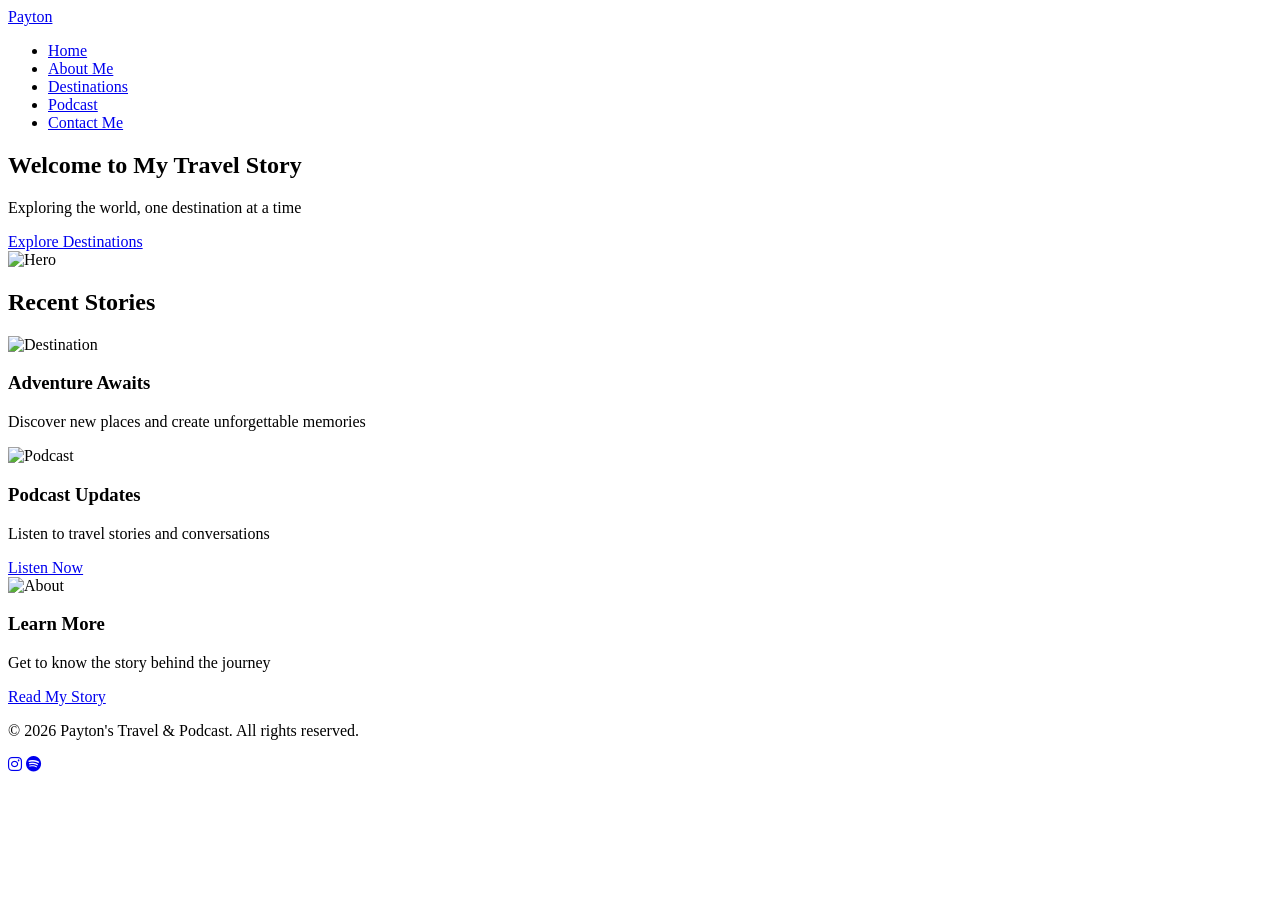
==== index.html @ fbe03b36 "Create home page" ====
<!DOCTYPE html>
<html lang="en">
<head>
    <meta charset="UTF-8">
    <meta name="viewport" content="width=device-width, initial-scale=1.0">
    <title>Payton - Travel & Podcast</title>
    <link rel="stylesheet" href="styles.css">
    <link rel="stylesheet" href="https://cdnjs.cloudflare.com/ajax/libs/font-awesome/6.4.0/css/all.min.css">
</head>
<body>
    <nav class="navbar">
        <div class="nav-container">
            <div class="nav-logo">
                <a href="index.html">Payton</a>
            </div>
            <ul class="nav-menu">
                <li><a href="index.html" class="active">Home</a></li>
                <li><a href="about.html">About Me</a></li>
                <li><a href="destinations.html">Destinations</a></li>
                <li><a href="podcast.html">Podcast</a></li>
                <li><a href="contact.html">Contact Me</a></li>
            </ul>
        </div>
    </nav>

    <section class="hero">
        <div class="hero-content">
            <h1>Welcome to My Travel Story</h1>
            <p>Exploring the world, one destination at a time</p>
            <a href="destinations.html" class="cta-button">Explore Destinations</a>
        </div>
        <div class="hero-image">
            <img src="https://via.placeholder.com/500x500/f0f0f0/999?text=Your+Photo" alt="Hero">
        </div>
    </section>

    <section class="highlights">
        <div class="container">
            <h2>Recent Stories</h2>
            <div class="cards">
                <div class="card">
                    <img src="https://via.placeholder.com/300x200/f0f0f0/999?text=Destination+1" alt="Destination">
                    <h3>Adventure Awaits</h3>
                    <p>Discover new places and create unforgettable memories</p>
                </div>
                <div class="card">
                    <img src="https://via.placeholder.com/300x200/f0f0f0/999?text=Podcast+Show" alt="Podcast">
                    <h3>Podcast Updates</h3>
                    <p>Listen to travel stories and conversations</p>
                    <a href="podcast.html" class="card-link">Listen Now</a>
                </div>
                <div class="card">
                    <img src="https://via.placeholder.com/300x200/f0f0f0/999?text=About+Payton" alt="About">
                    <h3>Learn More</h3>
                    <p>Get to know the story behind the journey</p>
                    <a href="about.html" class="card-link">Read My Story</a>
                </div>
            </div>
        </div>
    </section>

    <footer>
        <div class="footer-content">
            <p>&copy; 2026 Payton's Travel & Podcast. All rights reserved.</p>
            <div class="social-links">
                <a href="https://instagram.com/travelwithpayton" target="_blank" title="Instagram"><i class="fab fa-instagram"></i></a>
                <a href="https://spotify.com" target="_blank" title="Spotify"><i class="fab fa-spotify"></i></a>
            </div>
        </div>
    </footer>
</body>
</html>
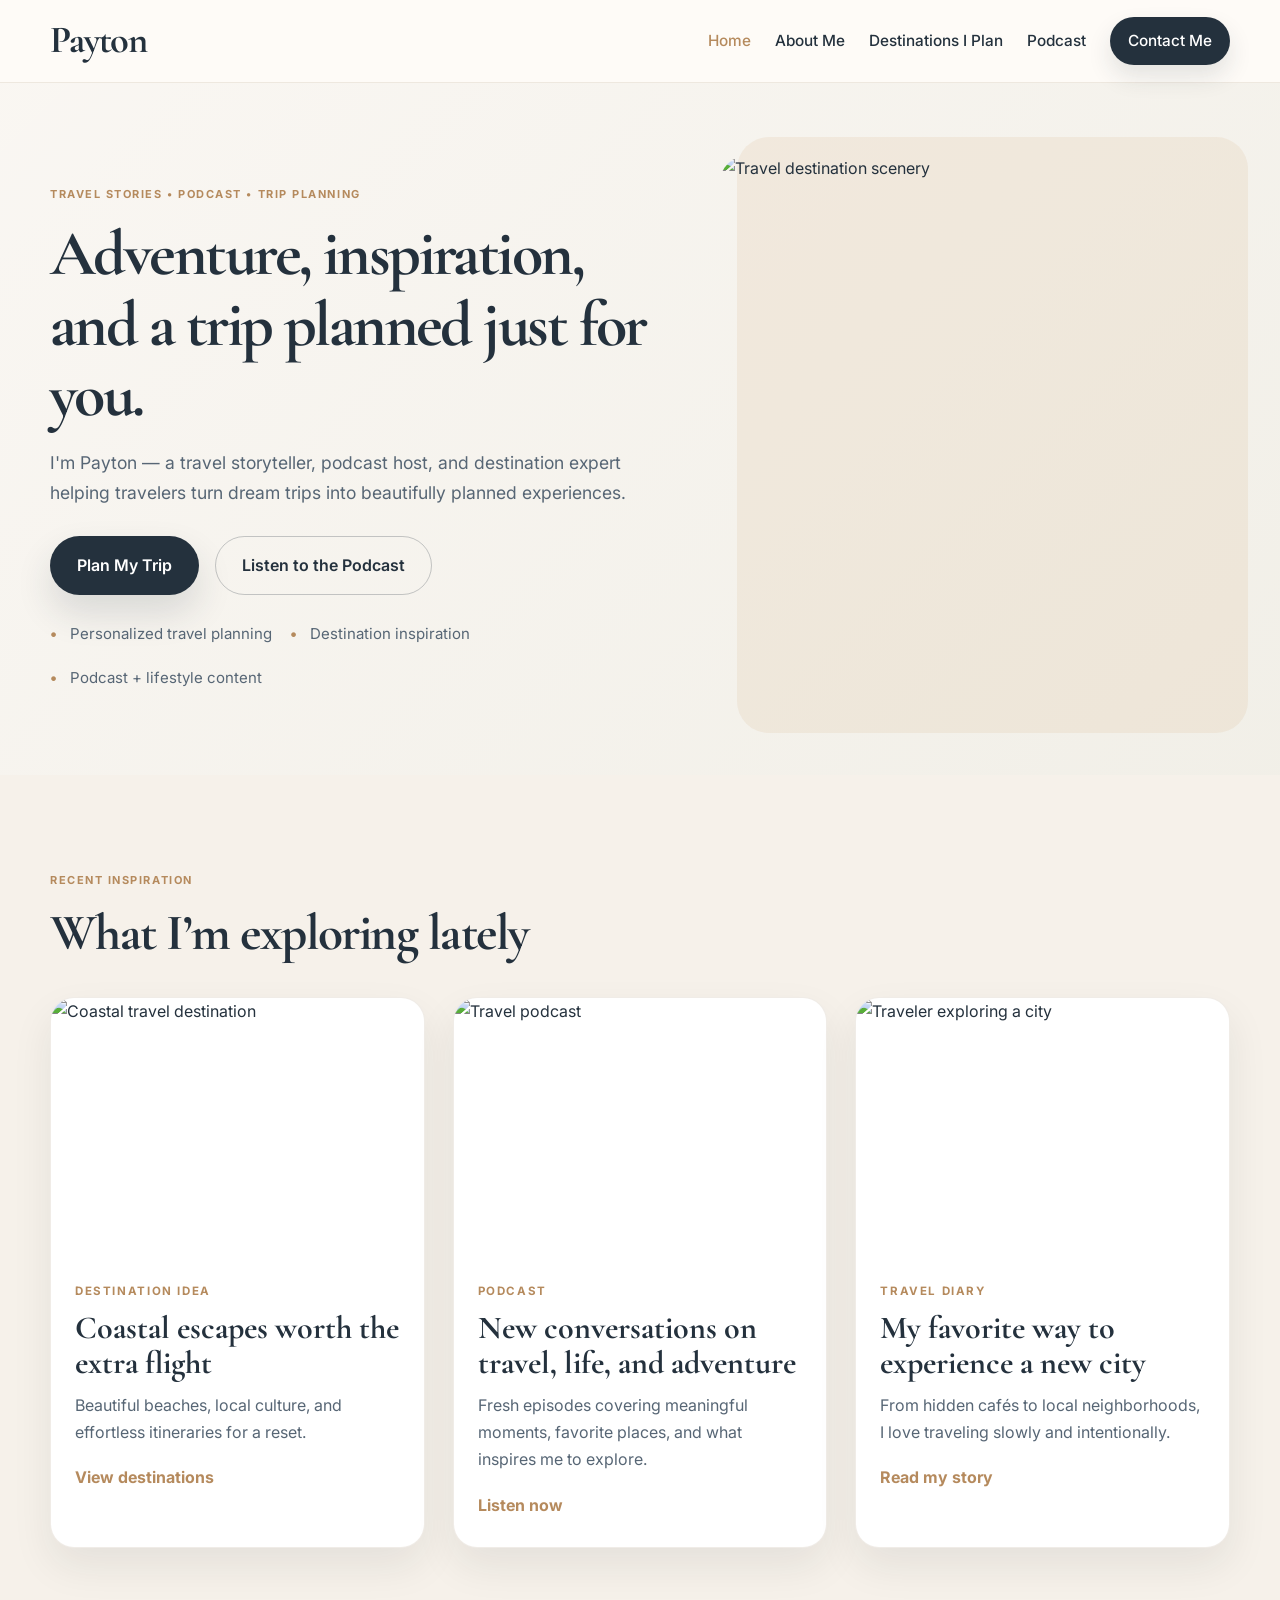
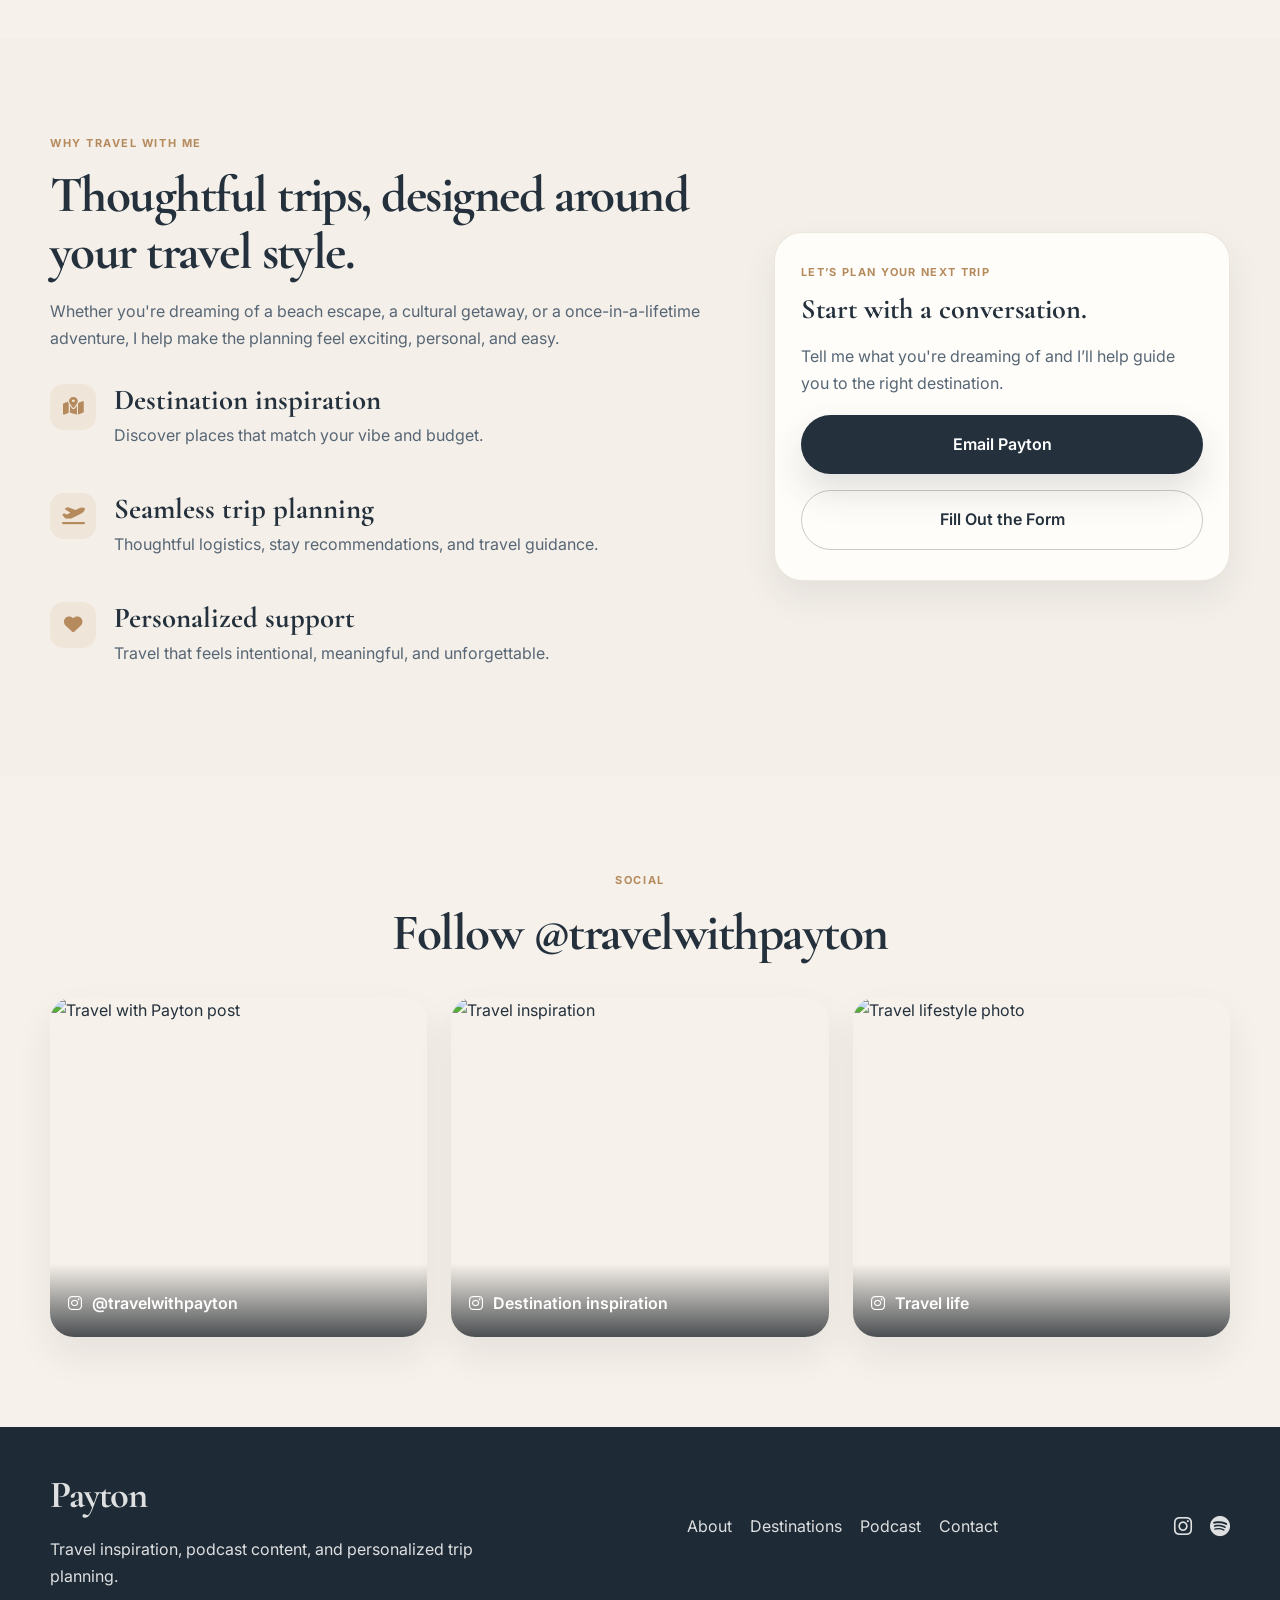
==== commit 17ab0cd3: "Create a polished travel blog / lead-gen multi-page website for Payton and connect the contact, podc" ====
--- a/index.html
+++ b/index.html
@@ -3,70 +3,183 @@
 <head>
     <meta charset="UTF-8">
     <meta name="viewport" content="width=device-width, initial-scale=1.0">
-    <title>Payton - Travel & Podcast</title>
+    <title>Payton | Travel Blog & Concierge Travel</title>
+    <meta name="description" content="Travel stories, destination inspiration, podcast episodes, and trip planning with Payton." />
+    <link rel="preconnect" href="https://fonts.googleapis.com">
+    <link rel="preconnect" href="https://fonts.gstatic.com" crossorigin>
+    <link href="https://fonts.googleapis.com/css2?family=Cormorant+Garamond:wght@500;600;700&family=Inter:wght@400;500;600;700&display=swap" rel="stylesheet">
     <link rel="stylesheet" href="styles.css">
     <link rel="stylesheet" href="https://cdnjs.cloudflare.com/ajax/libs/font-awesome/6.4.0/css/all.min.css">
 </head>
 <body>
-    <nav class="navbar">
-        <div class="nav-container">
-            <div class="nav-logo">
-                <a href="index.html">Payton</a>
+    <header class="site-header">
+        <nav class="navbar container">
+            <a href="index.html" class="brand">Payton</a>
+            <div class="nav-links">
+                <a href="index.html" class="active">Home</a>
+                <a href="about.html">About Me</a>
+                <a href="destinations.html">Destinations I Plan</a>
+                <a href="podcast.html">Podcast</a>
+                <a href="contact.html" class="nav-cta">Contact Me</a>
             </div>
-            <ul class="nav-menu">
-                <li><a href="index.html" class="active">Home</a></li>
-                <li><a href="about.html">About Me</a></li>
-                <li><a href="destinations.html">Destinations</a></li>
-                <li><a href="podcast.html">Podcast</a></li>
-                <li><a href="contact.html">Contact Me</a></li>
-            </ul>
-        </div>
-    </nav>
+        </nav>
+    </header>
 
-    <section class="hero">
-        <div class="hero-content">
-            <h1>Welcome to My Travel Story</h1>
-            <p>Exploring the world, one destination at a time</p>
-            <a href="destinations.html" class="cta-button">Explore Destinations</a>
-        </div>
-        <div class="hero-image">
-            <img src="https://via.placeholder.com/500x500/f0f0f0/999?text=Your+Photo" alt="Hero">
-        </div>
-    </section>
-
-    <section class="highlights">
-        <div class="container">
-            <h2>Recent Stories</h2>
-            <div class="cards">
-                <div class="card">
-                    <img src="https://via.placeholder.com/300x200/f0f0f0/999?text=Destination+1" alt="Destination">
-                    <h3>Adventure Awaits</h3>
-                    <p>Discover new places and create unforgettable memories</p>
+    <main>
+        <section class="hero">
+            <div class="container hero-grid">
+                <div class="hero-copy">
+                    <span class="eyebrow">Travel stories • podcast • trip planning</span>
+                    <h1>Adventure, inspiration, and a trip planned just for you.</h1>
+                    <p>I'm Payton — a travel storyteller, podcast host, and destination expert helping travelers turn dream trips into beautifully planned experiences.</p>
+                    <div class="hero-actions">
+                        <a href="contact.html" class="button primary">Plan My Trip</a>
+                        <a href="podcast.html" class="button secondary">Listen to the Podcast</a>
+                    </div>
+                    <ul class="trust-list">
+                        <li>Personalized travel planning</li>
+                        <li>Destination inspiration</li>
+                        <li>Podcast + lifestyle content</li>
+                    </ul>
                 </div>
-                <div class="card">
-                    <img src="https://via.placeholder.com/300x200/f0f0f0/999?text=Podcast+Show" alt="Podcast">
-                    <h3>Podcast Updates</h3>
-                    <p>Listen to travel stories and conversations</p>
-                    <a href="podcast.html" class="card-link">Listen Now</a>
-                </div>
-                <div class="card">
-                    <img src="https://via.placeholder.com/300x200/f0f0f0/999?text=About+Payton" alt="About">
-                    <h3>Learn More</h3>
-                    <p>Get to know the story behind the journey</p>
-                    <a href="about.html" class="card-link">Read My Story</a>
+                <div class="hero-media">
+                    <div class="hero-image-card">
+                        <img src="https://images.unsplash.com/photo-1507525428034-b723cf961d3e?auto=format&fit=crop&w=900&q=80" alt="Travel destination scenery">
+                    </div>
                 </div>
             </div>
-        </div>
-    </section>
+        </section>
 
-    <footer>
-        <div class="footer-content">
-            <p>&copy; 2026 Payton's Travel & Podcast. All rights reserved.</p>
-            <div class="social-links">
-                <a href="https://instagram.com/travelwithpayton" target="_blank" title="Instagram"><i class="fab fa-instagram"></i></a>
-                <a href="https://spotify.com" target="_blank" title="Spotify"><i class="fab fa-spotify"></i></a>
+        <section class="featured-posts section">
+            <div class="container">
+                <div class="section-heading">
+                    <span class="eyebrow">Recent inspiration</span>
+                    <h2>What I’m exploring lately</h2>
+                </div>
+                <div class="card-grid three-up">
+                    <article class="feature-card">
+                        <img src="https://images.unsplash.com/photo-1493246507139-91e8fad9978e?auto=format&fit=crop&w=900&q=80" alt="Coastal travel destination">
+                        <div class="card-content">
+                            <p class="meta">Destination idea</p>
+                            <h3>Coastal escapes worth the extra flight</h3>
+                            <p>Beautiful beaches, local culture, and effortless itineraries for a reset.</p>
+                            <a href="destinations.html">View destinations</a>
+                        </div>
+                    </article>
+
+                    <article class="feature-card">
+                        <img src="https://images.unsplash.com/photo-1527631746610-bca00a040d60?auto=format&fit=crop&w=900&q=80" alt="Travel podcast">
+                        <div class="card-content">
+                            <p class="meta">Podcast</p>
+                            <h3>New conversations on travel, life, and adventure</h3>
+                            <p>Fresh episodes covering meaningful moments, favorite places, and what inspires me to explore.</p>
+                            <a href="podcast.html">Listen now</a>
+                        </div>
+                    </article>
+
+                    <article class="feature-card">
+                        <img src="https://images.unsplash.com/photo-1521295121783-8a321d551ad2?auto=format&fit=crop&w=900&q=80" alt="Traveler exploring a city">
+                        <div class="card-content">
+                            <p class="meta">Travel diary</p>
+                            <h3>My favorite way to experience a new city</h3>
+                            <p>From hidden cafés to local neighborhoods, I love traveling slowly and intentionally.</p>
+                            <a href="about.html">Read my story</a>
+                        </div>
+                    </article>
+                </div>
+            </div>
+        </section>
+
+        <section class="journey section soft-bg">
+            <div class="container split-layout">
+                <div>
+                    <span class="eyebrow">Why travel with me</span>
+                    <h2>Thoughtful trips, designed around your travel style.</h2>
+                    <p>Whether you're dreaming of a beach escape, a cultural getaway, or a once-in-a-lifetime adventure, I help make the planning feel exciting, personal, and easy.</p>
+                    <div class="bullet-list">
+                        <div>
+                            <i class="fas fa-map-marked-alt"></i>
+                            <div>
+                                <h3>Destination inspiration</h3>
+                                <p>Discover places that match your vibe and budget.</p>
+                            </div>
+                        </div>
+                        <div>
+                            <i class="fas fa-plane-departure"></i>
+                            <div>
+                                <h3>Seamless trip planning</h3>
+                                <p>Thoughtful logistics, stay recommendations, and travel guidance.</p>
+                            </div>
+                        </div>
+                        <div>
+                            <i class="fas fa-heart"></i>
+                            <div>
+                                <h3>Personalized support</h3>
+                                <p>Travel that feels intentional, meaningful, and unforgettable.</p>
+                            </div>
+                        </div>
+                    </div>
+                </div>
+                <div class="cta-panel">
+                    <p class="mini-label">Let’s plan your next trip</p>
+                    <h3>Start with a conversation.</h3>
+                    <p>Tell me what you're dreaming of and I’ll help guide you to the right destination.</p>
+                    <a href="mailto:payton@beourguesttravelcompany.com" class="button primary">Email Payton</a>
+                    <a href="https://app.tern.travel/public/forms/goMi2HeTKcY20lqWr1fBxg/responses/new" target="_blank" class="button secondary">Fill Out the Form</a>
+                </div>
+            </div>
+        </section>
+
+        <section class="instagram section">
+            <div class="container">
+                <div class="section-heading center">
+                    <span class="eyebrow">Social</span>
+                    <h2>Follow @travelwithpayton</h2>
+                </div>
+                <div class="social-grid">
+                    <a href="https://www.instagram.com/travelwithpayton/" target="_blank" class="social-post">
+                        <img src="https://images.unsplash.com/photo-1501785888041-af3ef285b470?auto=format&fit=crop&w=900&q=80" alt="Travel with Payton post">
+                        <div class="social-overlay">
+                            <i class="fab fa-instagram"></i>
+                            <span>@travelwithpayton</span>
+                        </div>
+                    </a>
+                    <a href="https://www.instagram.com/travelwithpayton/" target="_blank" class="social-post">
+                        <img src="https://images.unsplash.com/photo-1476514525535-07fb3b4ae5f1?auto=format&fit=crop&w=900&q=80" alt="Travel inspiration">
+                        <div class="social-overlay">
+                            <i class="fab fa-instagram"></i>
+                            <span>Destination inspiration</span>
+                        </div>
+                    </a>
+                    <a href="https://www.instagram.com/travelwithpayton/" target="_blank" class="social-post">
+                        <img src="https://images.unsplash.com/photo-1500530855697-b586d89ba3ee?auto=format&fit=crop&w=900&q=80" alt="Travel lifestyle photo">
+                        <div class="social-overlay">
+                            <i class="fab fa-instagram"></i>
+                            <span>Travel life</span>
+                        </div>
+                    </a>
+                </div>
+            </div>
+        </section>
+    </main>
+
+    <footer class="site-footer">
+        <div class="container footer-inner">
+            <div>
+                <a href="index.html" class="brand">Payton</a>
+                <p>Travel inspiration, podcast content, and personalized trip planning.</p>
+            </div>
+            <div class="footer-links">
+                <a href="about.html">About</a>
+                <a href="destinations.html">Destinations</a>
+                <a href="podcast.html">Podcast</a>
+                <a href="contact.html">Contact</a>
+            </div>
+            <div class="footer-social">
+                <a href="https://www.instagram.com/travelwithpayton/" target="_blank" aria-label="Instagram"><i class="fab fa-instagram"></i></a>
+                <a href="https://open.spotify.com/show/033MryGVSeMz9yE6LJ3EoC" target="_blank" aria-label="Spotify"><i class="fab fa-spotify"></i></a>
             </div>
         </div>
     </footer>
 </body>
-</html>+</html>
--- a/styles.css
+++ b/styles.css
@@ -0,0 +1,661 @@
+:root {
+    --sand: #f6f1ea;
+    --paper: #fffdf9;
+    --card: #ffffff;
+    --text: #24313d;
+    --muted: #576675;
+    --sage: #dfe8df;
+    --sage-dark: #88a28f;
+    --gold: #d6b48f;
+    --gold-deep: #b58a5d;
+    --line: #eadfcf;
+    --shadow: rgba(30, 35, 40, 0.08);
+}
+
+* { box-sizing: border-box; }
+
+html {
+    scroll-behavior: smooth;
+}
+
+body {
+    margin: 0;
+    font-family: 'Inter', sans-serif;
+    background: var(--sand);
+    color: var(--text);
+    line-height: 1.7;
+}
+
+img {
+    max-width: 100%;
+    display: block;
+}
+
+a {
+    text-decoration: none;
+    color: inherit;
+}
+
+button, input, textarea {
+    font: inherit;
+}
+
+.container {
+    width: min(1180px, calc(100% - 32px));
+    margin: 0 auto;
+}
+
+.section {
+    padding: 90px 0;
+}
+
+.soft-bg {
+    background: #f4efe9;
+}
+
+.narrow {
+    max-width: 760px;
+}
+
+.eyebrow {
+    display: inline-block;
+    letter-spacing: 0.14em;
+    text-transform: uppercase;
+    font-size: 11px;
+    font-weight: 700;
+    color: var(--gold-deep);
+    margin-bottom: 15px;
+}
+
+h1, h2, h3 {
+    font-family: 'Cormorant Garamond', serif;
+    color: var(--text);
+    line-height: 1.1;
+    margin: 0 0 18px;
+}
+
+h1 {
+    font-size: clamp(3rem, 5vw, 5rem);
+    letter-spacing: -0.04em;
+}
+
+h2 {
+    font-size: clamp(2.3rem, 4vw, 3.2rem);
+    letter-spacing: -0.03em;
+}
+
+h3 {
+    font-size: clamp(1.7rem, 2.2vw, 2.2rem);
+}
+
+p {
+    margin: 0 0 18px;
+    color: var(--muted);
+}
+
+.site-header {
+    position: sticky;
+    top: 0;
+    z-index: 30;
+    background: rgba(255, 253, 249, 0.85);
+    backdrop-filter: blur(10px);
+    border-bottom: 1px solid rgba(182, 162, 136, 0.22);
+}
+
+.navbar {
+    display: flex;
+    align-items: center;
+    justify-content: space-between;
+    min-height: 82px;
+}
+
+.brand {
+    font-family: 'Cormorant Garamond', serif;
+    font-size: clamp(2rem, 3vw, 2.5rem);
+    font-weight: 700;
+    color: var(--text);
+    letter-spacing: -0.03em;
+}
+
+.nav-links {
+    display: flex;
+    align-items: center;
+    gap: 24px;
+    flex-wrap: wrap;
+}
+
+.nav-links a {
+    color: var(--text);
+    font-size: 0.96rem;
+    font-weight: 500;
+    position: relative;
+}
+
+.nav-links a.active,
+.nav-links a:hover {
+    color: var(--gold-deep);
+}
+
+.nav-cta {
+    padding: 11px 18px;
+    border-radius: 999px;
+    background: var(--text);
+    color: white !important;
+    box-shadow: 0 12px 24px rgba(36, 49, 61, 0.12);
+}
+
+.hero {
+    background: linear-gradient(135deg, rgba(255,255,255,0.4), rgba(223,232,223,0.2));
+    padding: 72px 0 60px;
+}
+
+.hero-grid {
+    display: grid;
+    grid-template-columns: 1.1fr 0.9fr;
+    align-items: center;
+    gap: 44px;
+}
+
+.hero-copy p {
+    font-size: 1.1rem;
+    max-width: 620px;
+}
+
+.hero-actions,
+.mini-cta-row {
+    display: flex;
+    align-items: center;
+    gap: 16px;
+    flex-wrap: wrap;
+    margin-top: 28px;
+}
+
+.button {
+    display: inline-flex;
+    align-items: center;
+    justify-content: center;
+    border-radius: 999px;
+    padding: 15px 26px;
+    font-weight: 600;
+    transition: 0.2s ease;
+    border: 1px solid transparent;
+}
+
+.button:hover {
+    transform: translateY(-2px);
+}
+
+.button.primary {
+    background: var(--text);
+    color: white;
+    box-shadow: 0 18px 36px rgba(36, 49, 61, 0.14);
+}
+
+.button.secondary {
+    background: transparent;
+    color: var(--text);
+    border-color: rgba(36, 49, 61, 0.25);
+}
+
+.button.full {
+    width: 100%;
+}
+
+.trust-list {
+    list-style: none;
+    padding: 0;
+    margin: 26px 0 0;
+    display: flex;
+    flex-wrap: wrap;
+    gap: 18px;
+    color: var(--muted);
+    font-size: 0.94rem;
+}
+
+.trust-list li {
+    position: relative;
+    padding-left: 20px;
+}
+
+.trust-list li::before {
+    content: '•';
+    position: absolute;
+    left: 0;
+    color: var(--gold-deep);
+    font-weight: 700;
+}
+
+.hero-image-card {
+    position: relative;
+}
+
+.hero-image-card::before {
+    content: "";
+    position: absolute;
+    inset: -18px -18px -18px 18px;
+    background: rgba(214, 180, 143, 0.18);
+    border-radius: 32px;
+    z-index: 0;
+}
+
+.hero-image-card img {
+    position: relative;
+    z-index: 1;
+    width: 100%;
+    min-height: 560px;
+    object-fit: cover;
+    border-radius: 30px;
+    box-shadow: var(--shadow);
+}
+
+.section-heading {
+    margin-bottom: 36px;
+}
+
+.section-heading.center {
+    text-align: center;
+}
+
+.card-grid {
+    display: grid;
+    gap: 28px;
+}
+
+.three-up {
+    grid-template-columns: repeat(3, minmax(0, 1fr));
+}
+
+.feature-card,
+.destination-card,
+.info-card,
+.contact-card {
+    background: var(--card);
+    border-radius: 24px;
+    overflow: hidden;
+    box-shadow: 0 18px 40px var(--shadow);
+    border: 1px solid rgba(182, 162, 136, 0.2);
+}
+
+.feature-card img {
+    width: 100%;
+    height: 260px;
+    object-fit: cover;
+}
+
+.card-content {
+    padding: 24px 24px 28px;
+}
+
+.meta {
+    font-size: 0.72rem;
+    letter-spacing: 0.14em;
+    text-transform: uppercase;
+    font-weight: 700;
+    color: var(--gold-deep);
+    margin-bottom: 8px;
+}
+
+.card-content h3 {
+    font-size: 2rem;
+    margin-bottom: 12px;
+}
+
+.card-content a,
+.text-link {
+    color: var(--gold-deep);
+    font-weight: 700;
+}
+
+.split-layout {
+    display: grid;
+    grid-template-columns: 1.2fr 0.8fr;
+    gap: 40px;
+    align-items: center;
+}
+
+.bullet-list {
+    display: grid;
+    gap: 26px;
+    margin-top: 32px;
+}
+
+.bullet-list > div {
+    display: flex;
+    gap: 18px;
+    align-items: flex-start;
+}
+
+.bullet-list i {
+    width: 46px;
+    height: 46px;
+    border-radius: 14px;
+    display: grid;
+    place-items: center;
+    background: rgba(214, 180, 143, 0.18);
+    color: var(--gold-deep);
+    font-size: 1.15rem;
+}
+
+.bullet-list h3 {
+    margin-bottom: 6px;
+    font-size: 1.8rem;
+}
+
+.cta-panel {
+    background: var(--paper);
+    border: 1px solid rgba(182, 162, 136, 0.26);
+    border-radius: 28px;
+    padding: 30px 26px;
+    box-shadow: 0 16px 34px rgba(36, 49, 61, 0.08);
+}
+
+.mini-label {
+    color: var(--gold-deep);
+    text-transform: uppercase;
+    letter-spacing: 0.12em;
+    font-size: 11px;
+    font-weight: 700;
+    margin-bottom: 12px;
+}
+
+.cta-panel .button {
+    display: flex;
+    width: 100%;
+    margin-top: 16px;
+}
+
+.social-grid {
+    display: grid;
+    grid-template-columns: repeat(3, minmax(0, 1fr));
+    gap: 24px;
+}
+
+.social-post,
+.reel-card {
+    position: relative;
+    overflow: hidden;
+    border-radius: 24px;
+    display: block;
+    min-height: 340px;
+    box-shadow: 0 18px 36px rgba(36, 49, 61, 0.08);
+}
+
+.social-post img,
+.reel-card img {
+    width: 100%;
+    height: 100%;
+    object-fit: cover;
+    transition: transform 0.3s ease;
+}
+
+.social-post:hover img,
+.reel-card:hover img {
+    transform: scale(1.04);
+}
+
+.social-overlay {
+    position: absolute;
+    inset: auto 0 0 0;
+    background: linear-gradient(to top, rgba(18, 24, 30, 0.75), transparent);
+    color: white;
+    padding: 26px 18px 20px;
+    font-weight: 600;
+    display: flex;
+    align-items: center;
+    gap: 10px;
+}
+
+.page-hero {
+    padding: 80px 0 40px;
+    background: linear-gradient(180deg, rgba(255,255,255,0.5), rgba(223,232,223,0.18));
+    text-align: center;
+}
+
+.about-layout,
+.contact-layout,
+.podcast-layout {
+    display: grid;
+    grid-template-columns: 0.95fr 1.05fr;
+    gap: 44px;
+    align-items: center;
+}
+
+.about-photo-wrap {
+    position: relative;
+}
+
+.about-photo-wrap::before {
+    content: "";
+    position: absolute;
+    inset: -18px 18px 18px -18px;
+    background: rgba(214, 180, 143, 0.22);
+    border-radius: 32px;
+}
+
+.about-photo {
+    position: relative;
+    width: 100%;
+    min-height: 620px;
+    object-fit: cover;
+    border-radius: 28px;
+    box-shadow: 0 18px 40px rgba(36, 49, 61, 0.1);
+    z-index: 1;
+}
+
+.info-card {
+    padding: 32px 24px;
+    text-align: center;
+}
+
+.info-card i {
+    font-size: 2rem;
+    color: var(--gold-deep);
+    margin-bottom: 16px;
+}
+
+.destination-grid {
+    display: grid;
+    grid-template-columns: repeat(2, minmax(0, 1fr));
+    gap: 28px;
+}
+
+.destination-card {
+    overflow: hidden;
+}
+
+.destination-card img {
+    width: 100%;
+    height: 260px;
+    object-fit: cover;
+}
+
+.destination-copy {
+    padding: 24px;
+}
+
+.callout-section {
+    text-align: center;
+}
+
+.center-row {
+    justify-content: center;
+}
+
+.podcast-embed {
+    border-radius: 28px;
+    overflow: hidden;
+    box-shadow: 0 18px 40px rgba(36, 49, 61, 0.1);
+}
+
+.reel-grid {
+    display: grid;
+    grid-template-columns: repeat(3, minmax(0, 1fr));
+    gap: 22px;
+}
+
+.reel-card {
+    min-height: 300px;
+}
+
+.reel-card span {
+    position: absolute;
+    inset: auto 14px 14px 14px;
+    background: rgba(18,24,30,0.65);
+    border-radius: 12px;
+    color: white;
+    padding: 10px 12px;
+    font-size: 0.9rem;
+    display: inline-flex;
+    align-items: center;
+    gap: 8px;
+}
+
+.contact-copy h2 {
+    margin-bottom: 14px;
+}
+
+.contact-methods {
+    display: grid;
+    gap: 24px;
+    margin-top: 30px;
+}
+
+.contact-item {
+    display: flex;
+    gap: 16px;
+    align-items: flex-start;
+}
+
+.contact-item i {
+    color: var(--gold-deep);
+    font-size: 1.4rem;
+    margin-top: 6px;
+}
+
+.contact-item h3 {
+    font-size: 1.6rem;
+    margin-bottom: 6px;
+}
+
+.contact-item a {
+    color: var(--text);
+    font-weight: 600;
+}
+
+.contact-card {
+    padding: 28px;
+}
+
+.lead-form {
+    display: grid;
+    gap: 18px;
+}
+
+.lead-form label {
+    display: grid;
+    gap: 8px;
+    font-weight: 600;
+    color: var(--text);
+}
+
+.lead-form input,
+.lead-form textarea {
+    width: 100%;
+    background: #f8f6f3;
+    border: 1px solid rgba(36, 49, 61, 0.08);
+    border-radius: 12px;
+    padding: 14px 16px;
+    color: var(--text);
+}
+
+.lead-form input:focus,
+.lead-form textarea:focus {
+    outline: 2px solid rgba(181, 138, 93, 0.2);
+    border-color: rgba(181, 138, 93, 0.35);
+}
+
+.site-footer {
+    background: #1e2a35;
+    color: rgba(255,255,255,0.85);
+    padding: 36px 0;
+}
+
+.footer-inner {
+    display: flex;
+    align-items: center;
+    justify-content: space-between;
+    gap: 24px;
+    flex-wrap: wrap;
+}
+
+.site-footer .brand,
+.site-footer p,
+.site-footer a {
+    color: rgba(255,255,255,0.85);
+}
+
+.site-footer p {
+    max-width: 460px;
+    margin: 8px 0 0;
+}
+
+.footer-links,
+.footer-social {
+    display: flex;
+    align-items: center;
+    gap: 18px;
+    flex-wrap: wrap;
+}
+
+.footer-social a {
+    font-size: 1.3rem;
+}
+
+@media (max-width: 900px) {
+    .hero-grid,
+    .split-layout,
+    .about-layout,
+    .contact-layout,
+    .podcast-layout {
+        grid-template-columns: 1fr;
+    }
+
+    .three-up,
+    .destination-grid,
+    .social-grid,
+    .reel-grid {
+        grid-template-columns: 1fr;
+    }
+
+    .hero-image-card img {
+        min-height: 420px;
+    }
+
+    .navbar {
+        padding: 14px 0;
+        align-items: flex-start;
+        flex-direction: column;
+        gap: 12px;
+    }
+
+    .nav-links {
+        gap: 14px;
+    }
+}
+
+@media (max-width: 520px) {
+    .button,
+    .nav-cta {
+        width: 100%;
+    }
+
+    .hero-actions,
+    .mini-cta-row {
+        flex-direction: column;
+        align-items: stretch;
+    }
+
+    .section {
+        padding: 70px 0;
+    }
+}
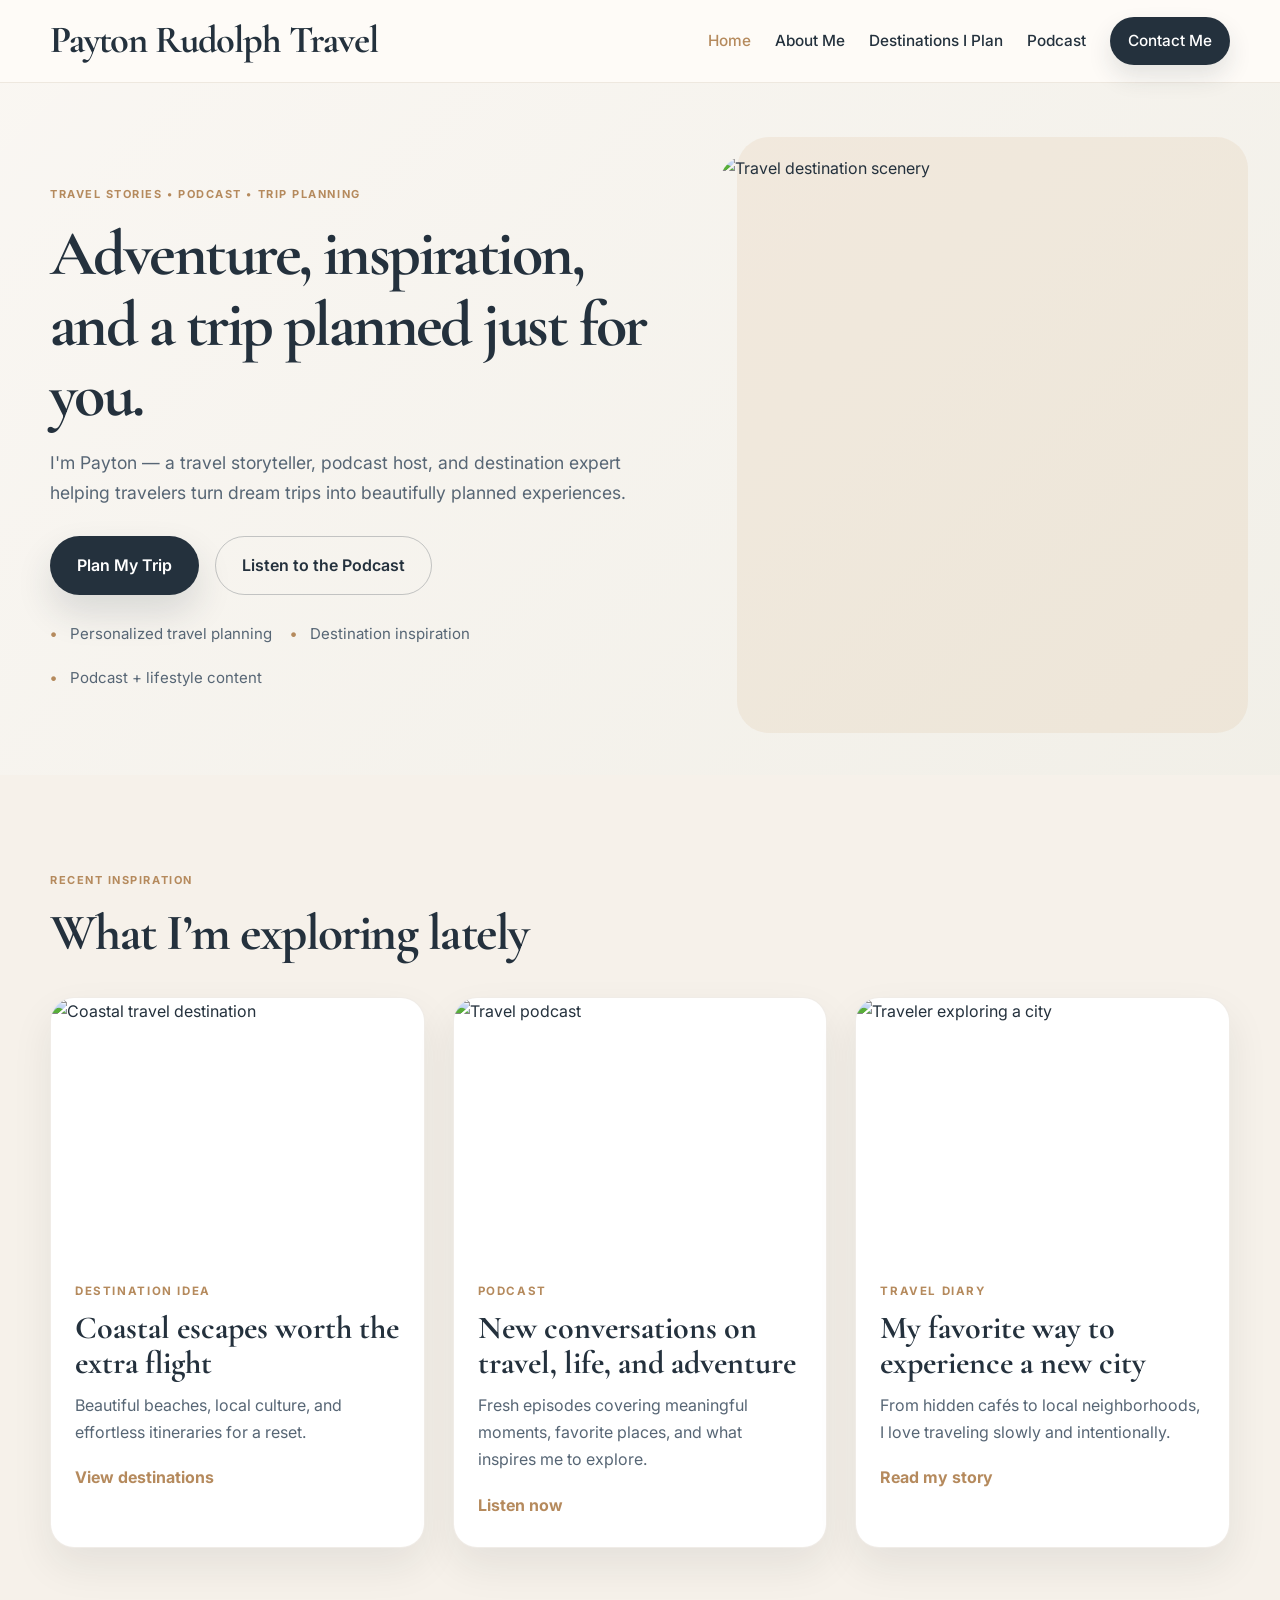
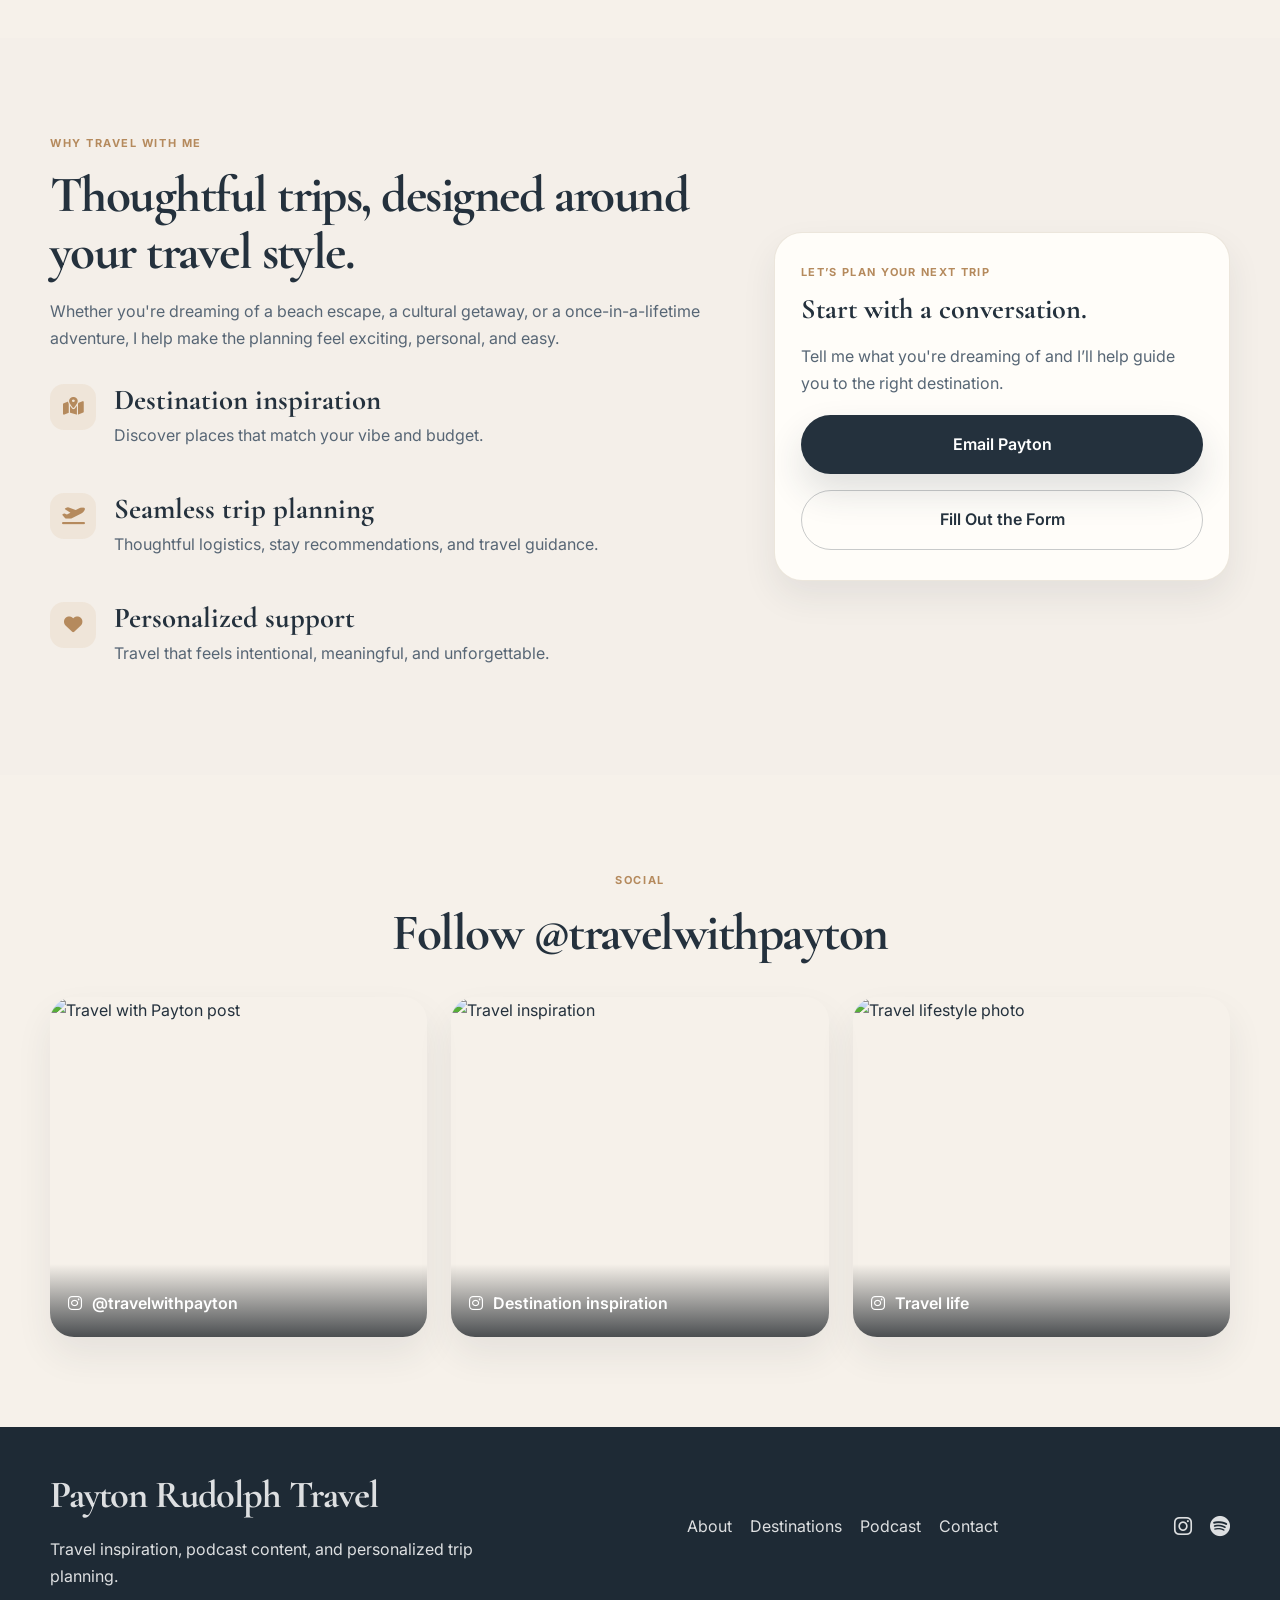
==== commit 126342ab: "Update site branding text to 'Payton Rudolph Travel' across the header and footer branding links." ====
--- a/index.html
+++ b/index.html
@@ -14,7 +14,7 @@
 <body>
     <header class="site-header">
         <nav class="navbar container">
-            <a href="index.html" class="brand">Payton</a>
+            <a href="index.html" class="brand">Payton Rudolph Travel</a>
             <div class="nav-links">
                 <a href="index.html" class="active">Home</a>
                 <a href="about.html">About Me</a>
@@ -166,7 +166,7 @@
     <footer class="site-footer">
         <div class="container footer-inner">
             <div>
-                <a href="index.html" class="brand">Payton</a>
+                <a href="index.html" class="brand">Payton Rudolph Travel</a>
                 <p>Travel inspiration, podcast content, and personalized trip planning.</p>
             </div>
             <div class="footer-links">
@@ -183,3 +183,4 @@
     </footer>
 </body>
 </html>
+
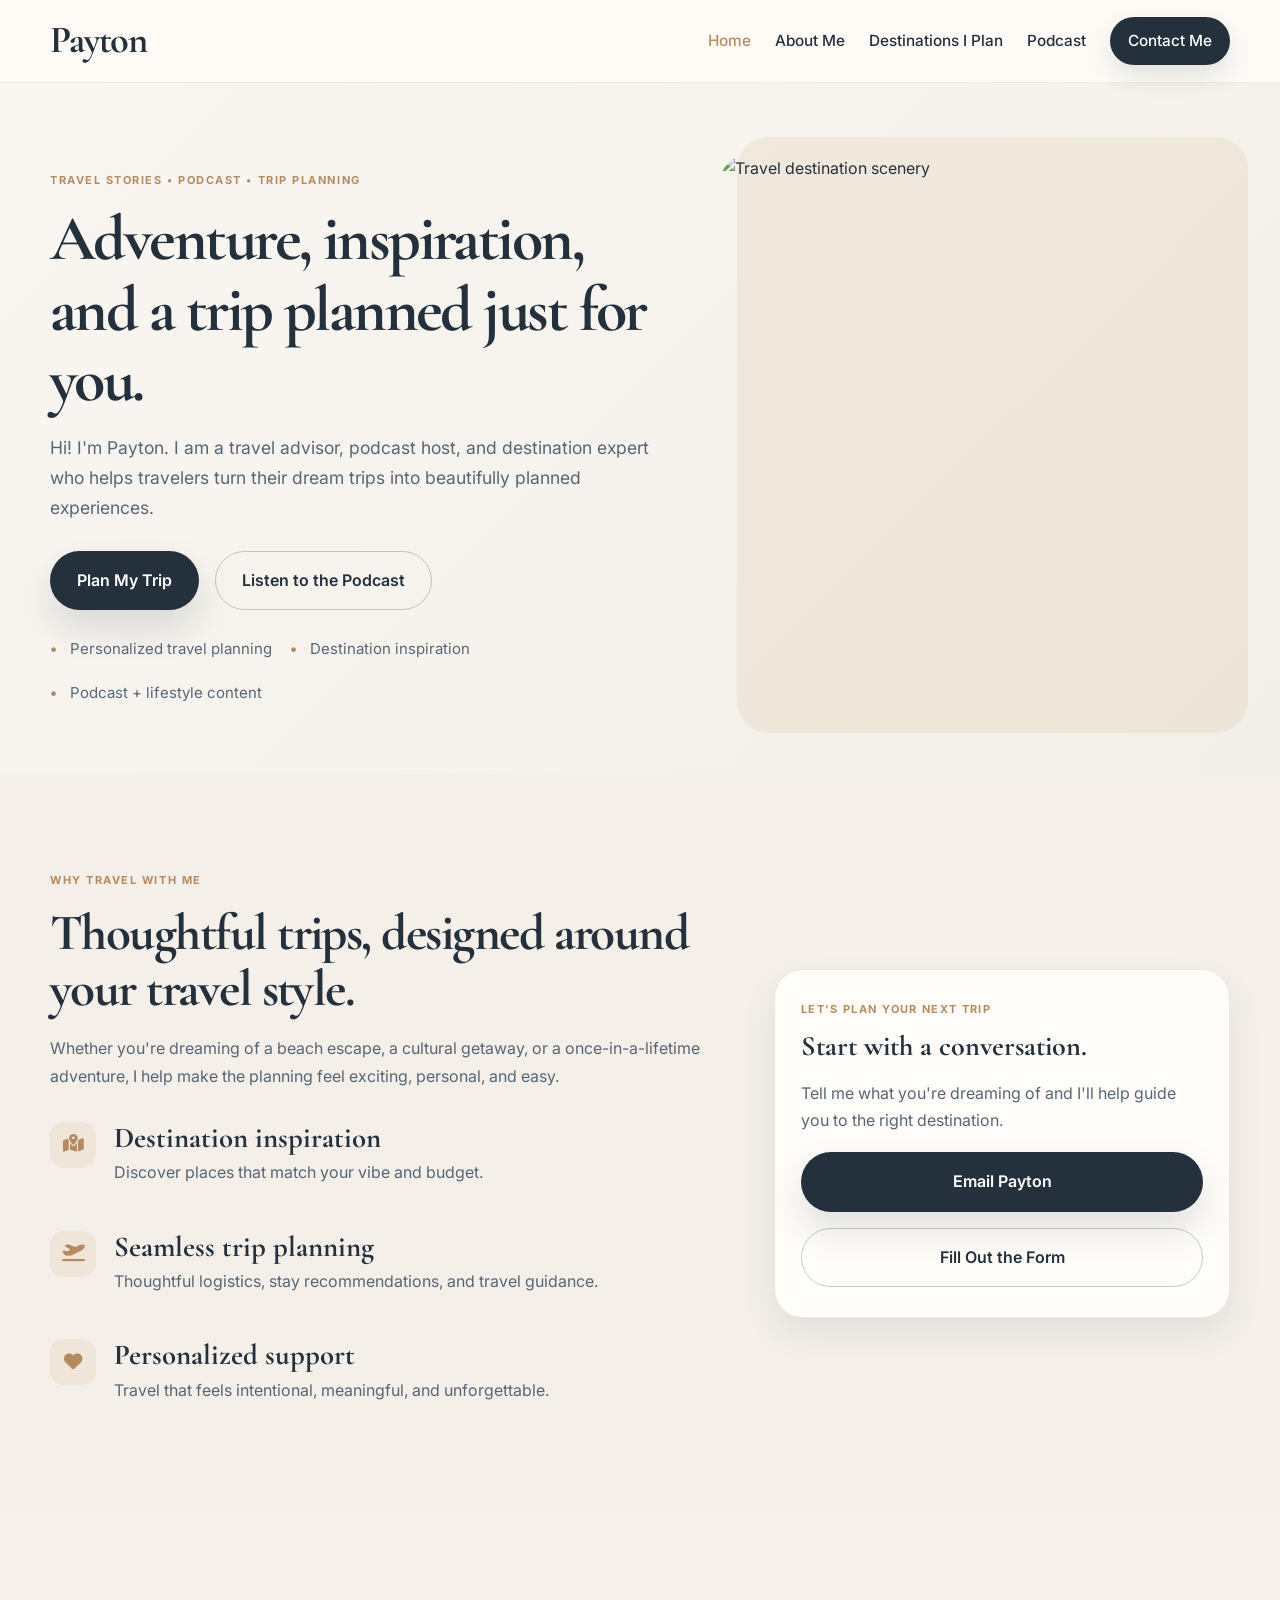
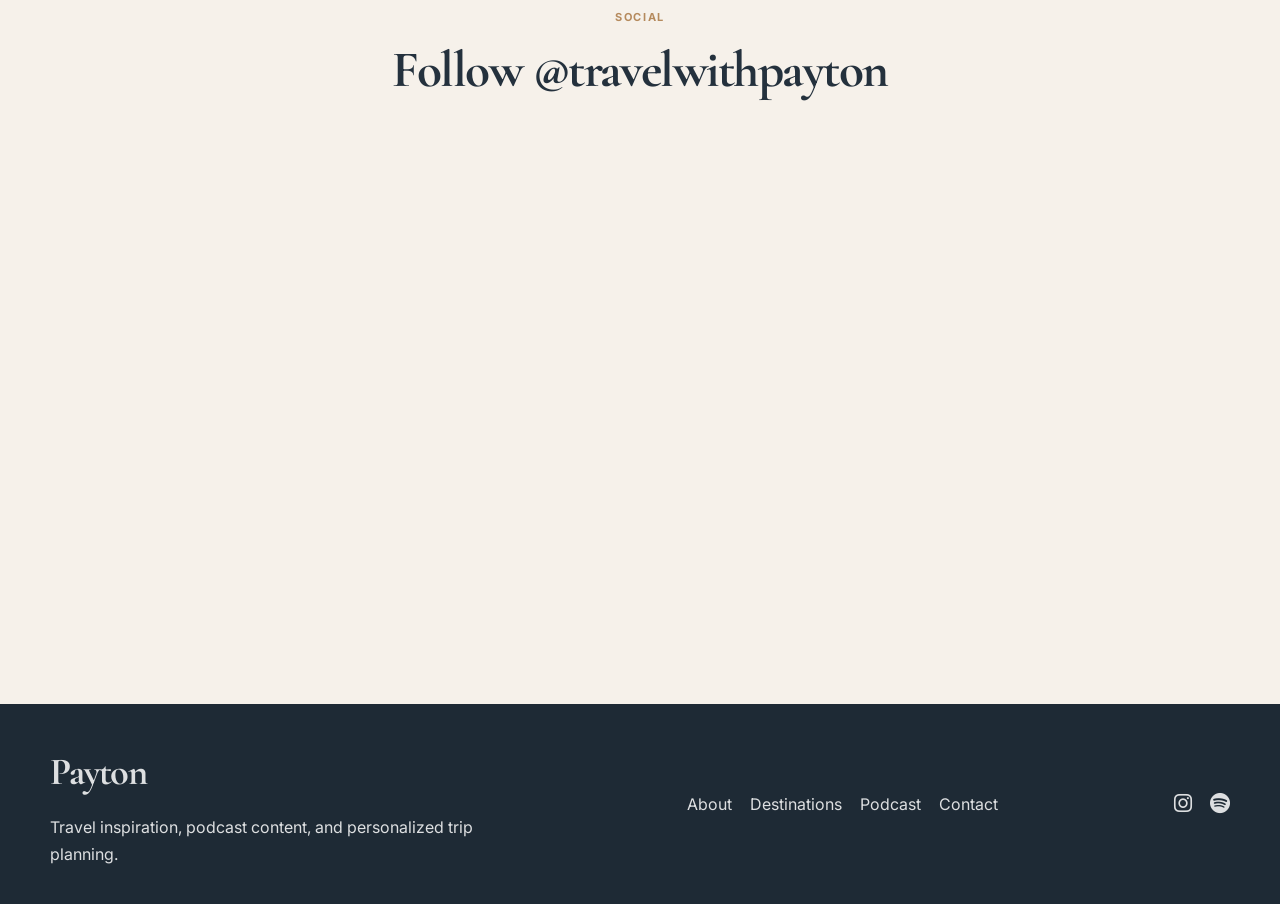
==== commit 2bce8eb7: "Update content: destinations, about page photo and description, home page hero text and sections, an" ====
--- a/index.html
+++ b/index.html
@@ -14,7 +14,7 @@
 <body>
     <header class="site-header">
         <nav class="navbar container">
-            <a href="index.html" class="brand">Payton Rudolph Travel</a>
+            <a href="index.html" class="brand">Payton</a>
             <div class="nav-links">
                 <a href="index.html" class="active">Home</a>
                 <a href="about.html">About Me</a>
@@ -31,7 +31,7 @@
                 <div class="hero-copy">
                     <span class="eyebrow">Travel stories • podcast • trip planning</span>
                     <h1>Adventure, inspiration, and a trip planned just for you.</h1>
-                    <p>I'm Payton — a travel storyteller, podcast host, and destination expert helping travelers turn dream trips into beautifully planned experiences.</p>
+                    <p>Hi! I'm Payton. I am a travel advisor, podcast host, and destination expert who helps travelers turn their dream trips into beautifully planned experiences.</p>
                     <div class="hero-actions">
                         <a href="contact.html" class="button primary">Plan My Trip</a>
                         <a href="podcast.html" class="button secondary">Listen to the Podcast</a>
@@ -46,46 +46,6 @@
                     <div class="hero-image-card">
                         <img src="https://images.unsplash.com/photo-1507525428034-b723cf961d3e?auto=format&fit=crop&w=900&q=80" alt="Travel destination scenery">
                     </div>
-                </div>
-            </div>
-        </section>
-
-        <section class="featured-posts section">
-            <div class="container">
-                <div class="section-heading">
-                    <span class="eyebrow">Recent inspiration</span>
-                    <h2>What I’m exploring lately</h2>
-                </div>
-                <div class="card-grid three-up">
-                    <article class="feature-card">
-                        <img src="https://images.unsplash.com/photo-1493246507139-91e8fad9978e?auto=format&fit=crop&w=900&q=80" alt="Coastal travel destination">
-                        <div class="card-content">
-                            <p class="meta">Destination idea</p>
-                            <h3>Coastal escapes worth the extra flight</h3>
-                            <p>Beautiful beaches, local culture, and effortless itineraries for a reset.</p>
-                            <a href="destinations.html">View destinations</a>
-                        </div>
-                    </article>
-
-                    <article class="feature-card">
-                        <img src="https://images.unsplash.com/photo-1527631746610-bca00a040d60?auto=format&fit=crop&w=900&q=80" alt="Travel podcast">
-                        <div class="card-content">
-                            <p class="meta">Podcast</p>
-                            <h3>New conversations on travel, life, and adventure</h3>
-                            <p>Fresh episodes covering meaningful moments, favorite places, and what inspires me to explore.</p>
-                            <a href="podcast.html">Listen now</a>
-                        </div>
-                    </article>
-
-                    <article class="feature-card">
-                        <img src="https://images.unsplash.com/photo-1521295121783-8a321d551ad2?auto=format&fit=crop&w=900&q=80" alt="Traveler exploring a city">
-                        <div class="card-content">
-                            <p class="meta">Travel diary</p>
-                            <h3>My favorite way to experience a new city</h3>
-                            <p>From hidden cafés to local neighborhoods, I love traveling slowly and intentionally.</p>
-                            <a href="about.html">Read my story</a>
-                        </div>
-                    </article>
                 </div>
             </div>
         </section>
@@ -121,9 +81,9 @@
                     </div>
                 </div>
                 <div class="cta-panel">
-                    <p class="mini-label">Let’s plan your next trip</p>
+                    <p class="mini-label">Let's plan your next trip</p>
                     <h3>Start with a conversation.</h3>
-                    <p>Tell me what you're dreaming of and I’ll help guide you to the right destination.</p>
+                    <p>Tell me what you're dreaming of and I'll help guide you to the right destination.</p>
                     <a href="mailto:payton@beourguesttravelcompany.com" class="button primary">Email Payton</a>
                     <a href="https://app.tern.travel/public/forms/goMi2HeTKcY20lqWr1fBxg/responses/new" target="_blank" class="button secondary">Fill Out the Form</a>
                 </div>
@@ -136,28 +96,8 @@
                     <span class="eyebrow">Social</span>
                     <h2>Follow @travelwithpayton</h2>
                 </div>
-                <div class="social-grid">
-                    <a href="https://www.instagram.com/travelwithpayton/" target="_blank" class="social-post">
-                        <img src="https://images.unsplash.com/photo-1501785888041-af3ef285b470?auto=format&fit=crop&w=900&q=80" alt="Travel with Payton post">
-                        <div class="social-overlay">
-                            <i class="fab fa-instagram"></i>
-                            <span>@travelwithpayton</span>
-                        </div>
-                    </a>
-                    <a href="https://www.instagram.com/travelwithpayton/" target="_blank" class="social-post">
-                        <img src="https://images.unsplash.com/photo-1476514525535-07fb3b4ae5f1?auto=format&fit=crop&w=900&q=80" alt="Travel inspiration">
-                        <div class="social-overlay">
-                            <i class="fab fa-instagram"></i>
-                            <span>Destination inspiration</span>
-                        </div>
-                    </a>
-                    <a href="https://www.instagram.com/travelwithpayton/" target="_blank" class="social-post">
-                        <img src="https://images.unsplash.com/photo-1500530855697-b586d89ba3ee?auto=format&fit=crop&w=900&q=80" alt="Travel lifestyle photo">
-                        <div class="social-overlay">
-                            <i class="fab fa-instagram"></i>
-                            <span>Travel life</span>
-                        </div>
-                    </a>
+                <div style="display: flex; justify-content: center;">
+                    <iframe src="https://www.instagram.com/travelwithpayton/embed" width="400" height="480" frameborder="0" scrolling="no" allowtransparency="true"></iframe>
                 </div>
             </div>
         </section>
@@ -166,7 +106,7 @@
     <footer class="site-footer">
         <div class="container footer-inner">
             <div>
-                <a href="index.html" class="brand">Payton Rudolph Travel</a>
+                <a href="index.html" class="brand">Payton</a>
                 <p>Travel inspiration, podcast content, and personalized trip planning.</p>
             </div>
             <div class="footer-links">
@@ -183,4 +123,3 @@
     </footer>
 </body>
 </html>
-
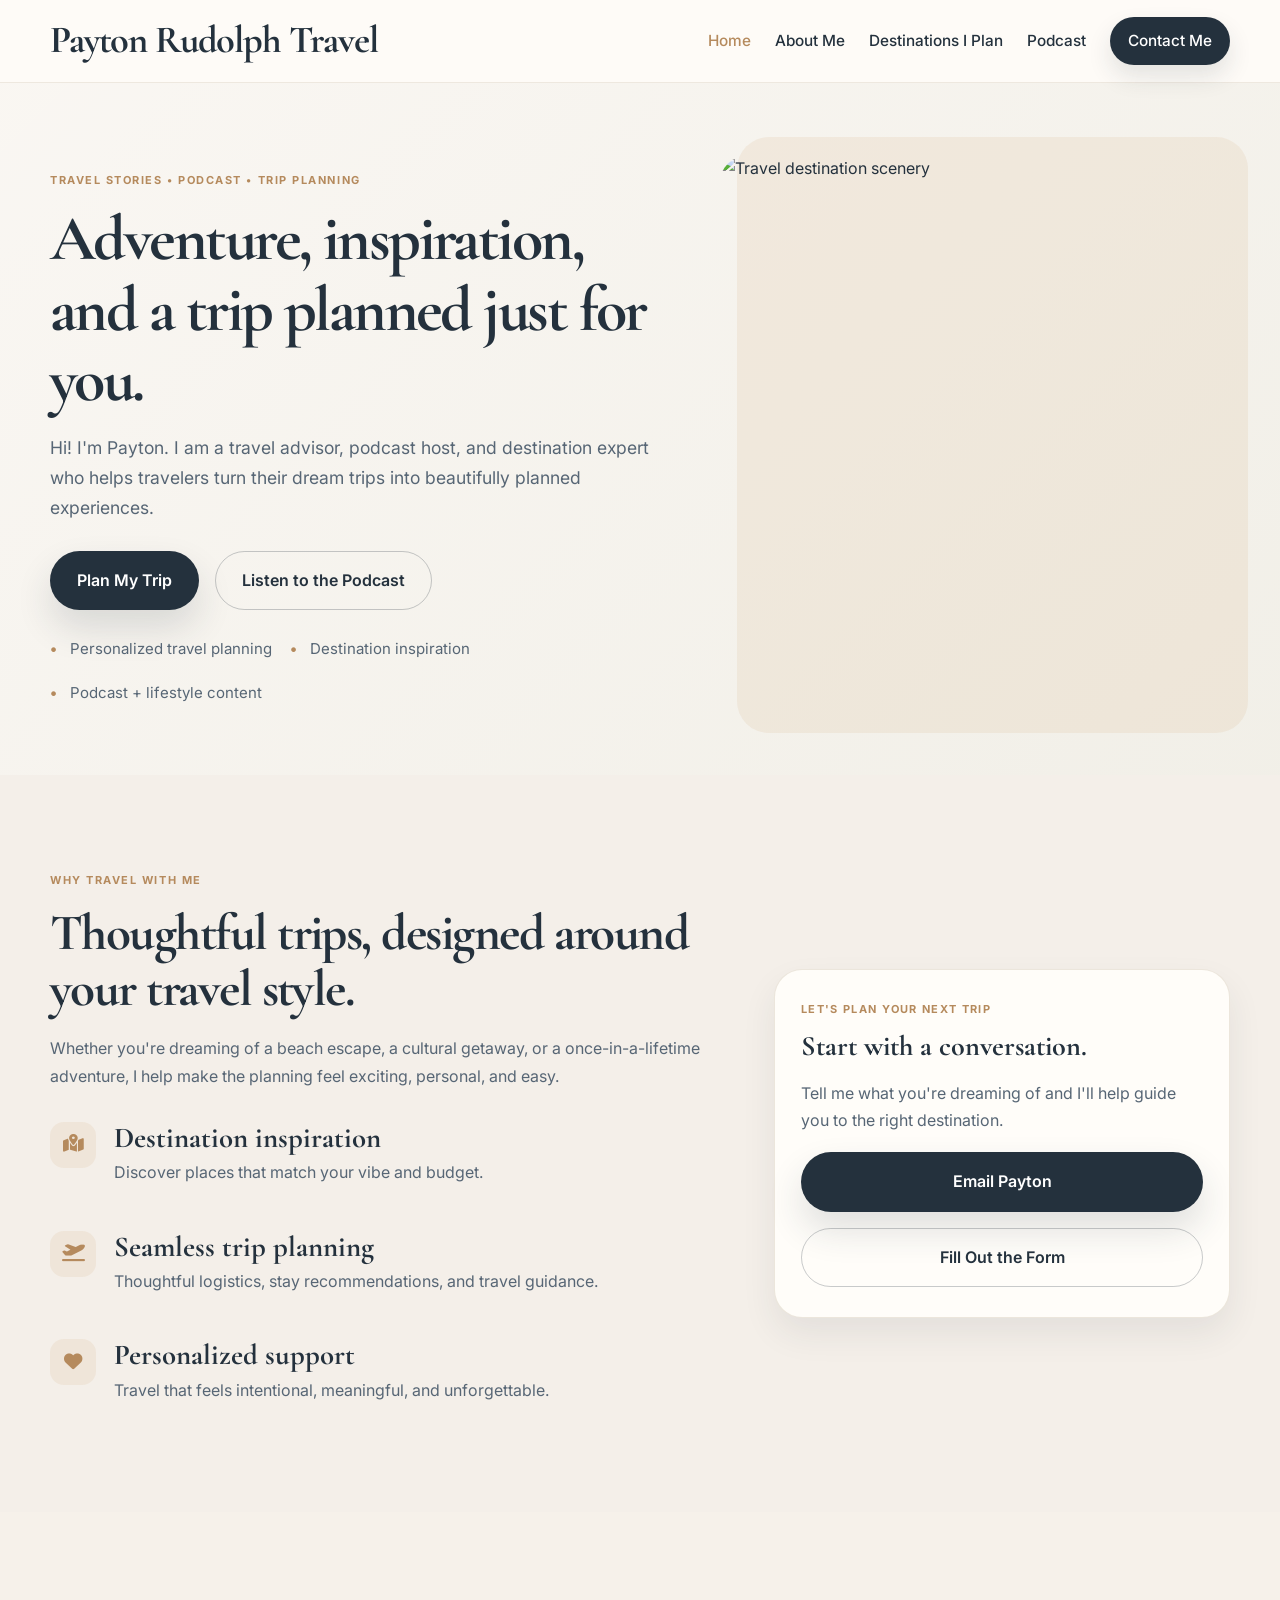
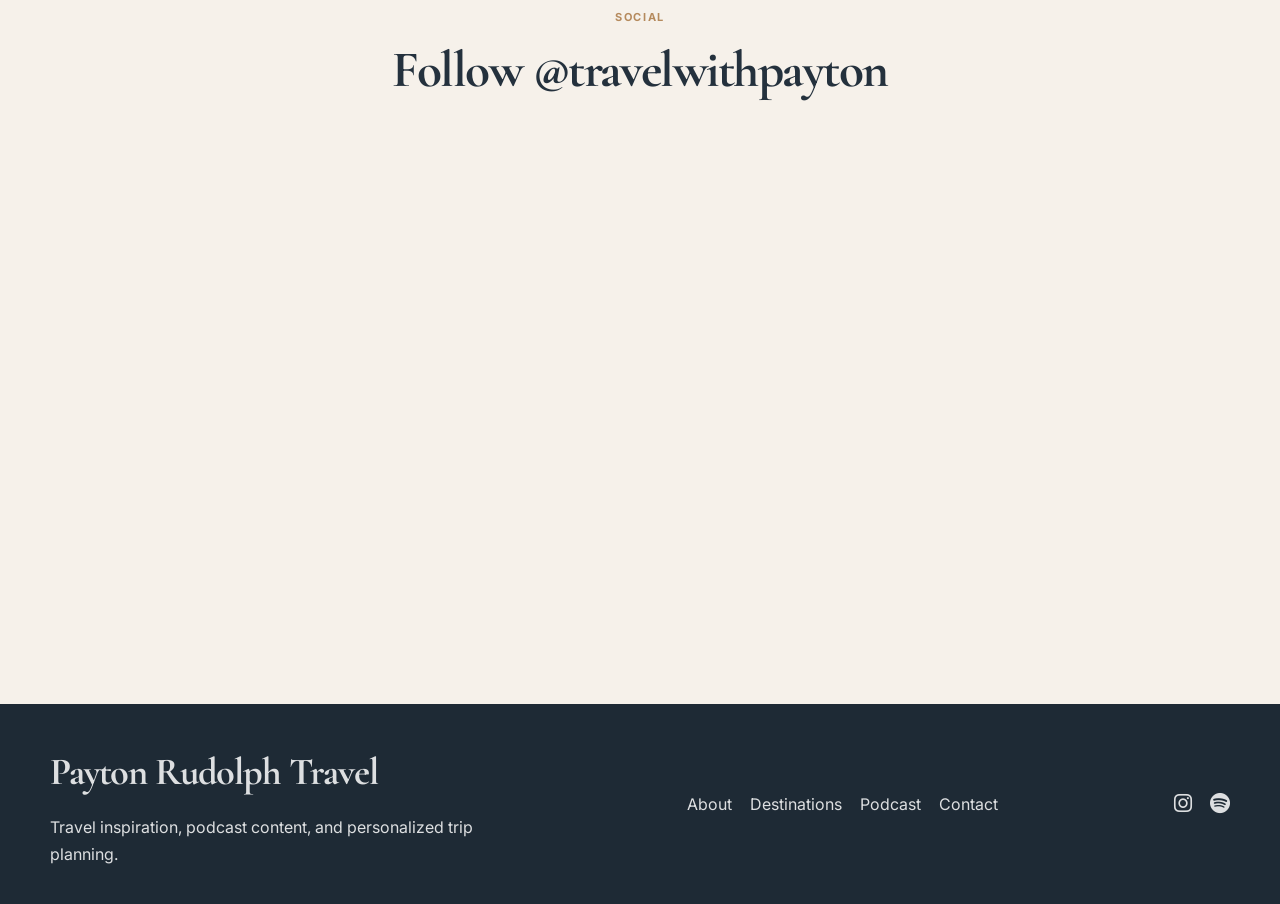
==== commit 9aa22742: "Update Costa Rica image, header/footer branding, and add phone number to contact" ====
--- a/index.html
+++ b/index.html
@@ -3,7 +3,7 @@
 <head>
     <meta charset="UTF-8">
     <meta name="viewport" content="width=device-width, initial-scale=1.0">
-    <title>Payton | Travel Blog & Concierge Travel</title>
+    <title>Payton Rudolph Travel | Travel Blog & Concierge Travel</title>
     <meta name="description" content="Travel stories, destination inspiration, podcast episodes, and trip planning with Payton." />
     <link rel="preconnect" href="https://fonts.googleapis.com">
     <link rel="preconnect" href="https://fonts.gstatic.com" crossorigin>
@@ -14,7 +14,7 @@
 <body>
     <header class="site-header">
         <nav class="navbar container">
-            <a href="index.html" class="brand">Payton</a>
+            <a href="index.html" class="brand">Payton Rudolph Travel</a>
             <div class="nav-links">
                 <a href="index.html" class="active">Home</a>
                 <a href="about.html">About Me</a>
@@ -106,7 +106,7 @@
     <footer class="site-footer">
         <div class="container footer-inner">
             <div>
-                <a href="index.html" class="brand">Payton</a>
+                <a href="index.html" class="brand">Payton Rudolph Travel</a>
                 <p>Travel inspiration, podcast content, and personalized trip planning.</p>
             </div>
             <div class="footer-links">
@@ -122,4 +122,4 @@
         </div>
     </footer>
 </body>
-</html>
+</html>
